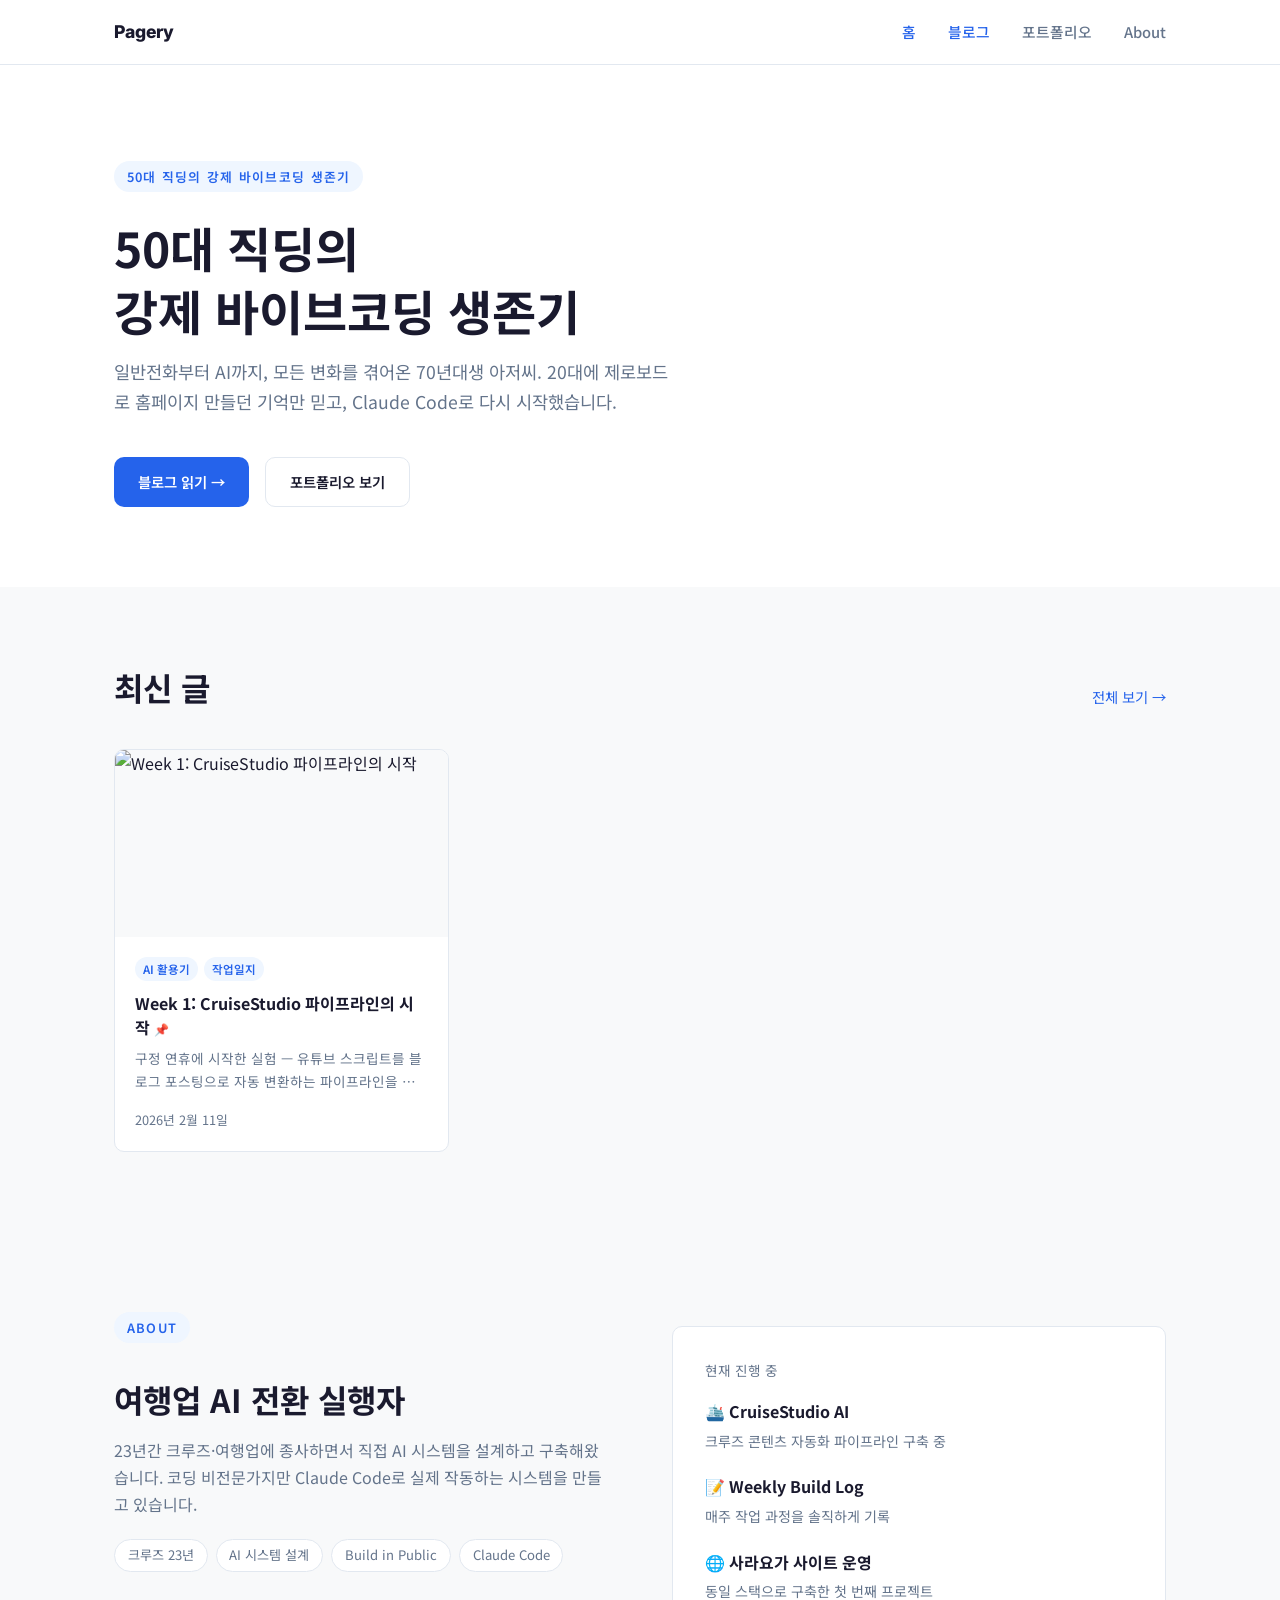
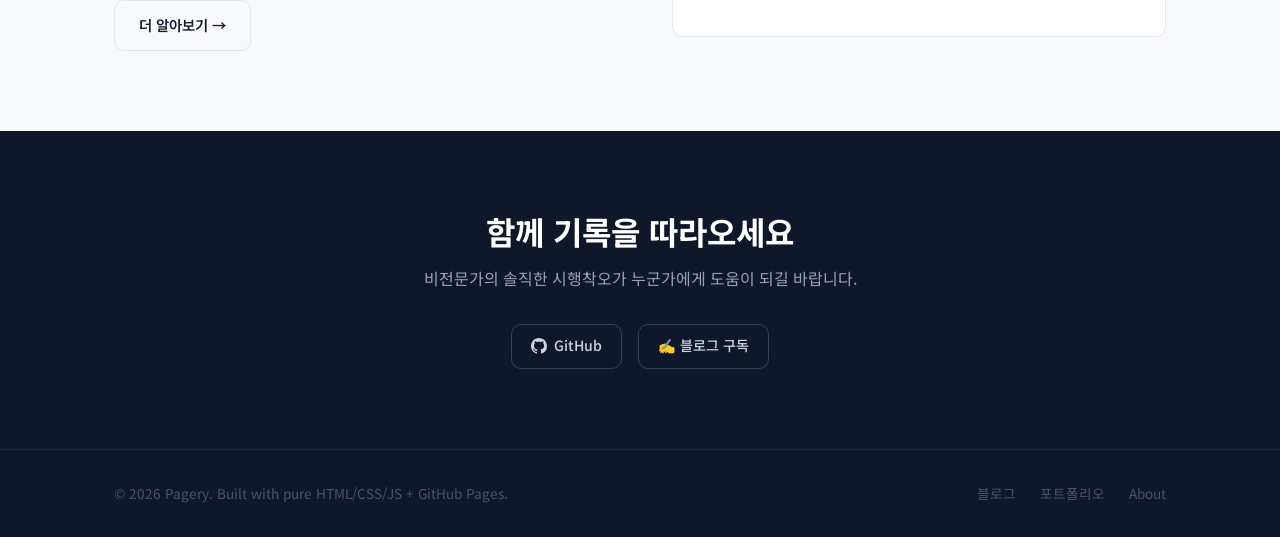
==== index.html @ 5f6d0040 "apply Pagery persona - 50대 강제 바이브코더" ====
<!DOCTYPE html>
<html lang="ko">
<head>
  <meta charset="UTF-8">
  <meta name="viewport" content="width=device-width, initial-scale=1.0">
  <title>Pagery — Building AI Systems for Travel Industry</title>
  <meta name="description" content="여행업 23년 경력의 비전문가가 AI로 사업 시스템을 만들어가는 기록.">
  <meta property="og:title" content="Pagery — Building AI Systems for Travel Industry">
  <meta property="og:description" content="여행업 23년 경력의 비전문가가 AI로 사업 시스템을 만들어가는 기록.">
  <meta property="og:type" content="website">
  <link rel="preconnect" href="https://fonts.googleapis.com">
  <link rel="preconnect" href="https://fonts.gstatic.com" crossorigin>
  <link href="https://fonts.googleapis.com/css2?family=Inter:wght@400;500;600;700;800&family=Noto+Sans+KR:wght@400;500;700;900&display=swap" rel="stylesheet">
  <link rel="stylesheet" href="css/style.css">
  <script type="application/ld+json">
  {
    "@context": "https://schema.org",
    "@type": "Person",
    "name": "Pagery",
    "jobTitle": "Travel Industry AI Strategist",
    "description": "여행업 23년 경력, AI 시스템 직접 설계·구축",
    "url": "https://kangs-blog.com",
    "sameAs": [
      "https://github.com/galincia-hub"
    ]
  }
  </script>
</head>
<body>

<!-- NAV -->
<nav>
  <div class="nav-inner">
    <a href="index.html" class="nav-logo">Pagery</a>
    <ul class="nav-links">
      <li><a href="index.html" class="active">홈</a></li>
      <li><a href="blog/index.html">블로그</a></li>
      <li><a href="portfolio.html">포트폴리오</a></li>
      <li><a href="about.html">About</a></li>
    </ul>
    <button class="nav-toggle" aria-label="메뉴">
      <span></span><span></span><span></span>
    </button>
  </div>
</nav>

<!-- HERO -->
<section class="hero">
  <div class="container">
    <span class="hero-eyebrow">50대 직딩의 강제 바이브코딩 생존기</span>
    <h1>50대 직딩의<br>강제 바이브코딩 생존기</h1>
    <p class="hero-sub">일반전화부터 AI까지, 모든 변화를 겪어온 70년대생 아저씨. 20대에 제로보드로 홈페이지 만들던 기억만 믿고, Claude Code로 다시 시작했습니다.</p>
    <div class="hero-cta">
      <a href="blog/index.html" class="btn btn-primary">블로그 읽기 →</a>
      <a href="portfolio.html" class="btn btn-outline">포트폴리오 보기</a>
    </div>
  </div>
</section>

<!-- LATEST POSTS -->
<section style="background: var(--bg-subtle);">
  <div class="container">
    <div class="section-header">
      <h2>최신 글</h2>
      <a href="blog/index.html">전체 보기 →</a>
    </div>
    <div class="cards-grid" id="home-cards">
      <!-- JS로 로드 -->
    </div>
  </div>
</section>

<!-- ABOUT STRIP -->
<section class="about-strip">
  <div class="container">
    <div class="about-inner">
      <div>
        <span class="hero-eyebrow">About</span>
        <h2 style="margin-top: 0.75rem;">여행업 AI 전환 실행자</h2>
        <p style="margin: 1rem 0;">23년간 크루즈·여행업에 종사하면서 직접 AI 시스템을 설계하고 구축해왔습니다. 코딩 비전문가지만 Claude Code로 실제 작동하는 시스템을 만들고 있습니다.</p>
        <div class="about-tags">
          <span class="about-tag">크루즈 23년</span>
          <span class="about-tag">AI 시스템 설계</span>
          <span class="about-tag">Build in Public</span>
          <span class="about-tag">Claude Code</span>
        </div>
        <a href="about.html" class="btn btn-outline" style="margin-top: 0.5rem;">더 알아보기 →</a>
      </div>
      <div>
        <div style="background: var(--bg); border: 1px solid var(--border); border-radius: var(--radius); padding: 2rem;">
          <p style="font-size: 0.85rem; color: var(--sub); margin-bottom: 1rem;">현재 진행 중</p>
          <div style="margin-bottom: 1.25rem;">
            <div style="font-weight: 700; color: var(--text); margin-bottom: 0.25rem;">🛳️ CruiseStudio AI</div>
            <p style="font-size: 0.88rem;">크루즈 콘텐츠 자동화 파이프라인 구축 중</p>
          </div>
          <div style="margin-bottom: 1.25rem;">
            <div style="font-weight: 700; color: var(--text); margin-bottom: 0.25rem;">📝 Weekly Build Log</div>
            <p style="font-size: 0.88rem;">매주 작업 과정을 솔직하게 기록</p>
          </div>
          <div>
            <div style="font-weight: 700; color: var(--text); margin-bottom: 0.25rem;">🌐 사라요가 사이트 운영</div>
            <p style="font-size: 0.88rem;">동일 스택으로 구축한 첫 번째 프로젝트</p>
          </div>
        </div>
      </div>
    </div>
  </div>
</section>

<!-- CTA -->
<section class="cta-dark">
  <div class="container">
    <h2>함께 기록을 따라오세요</h2>
    <p>비전문가의 솔직한 시행착오가 누군가에게 도움이 되길 바랍니다.</p>
    <div class="social-links">
      <a href="https://github.com/galincia-hub" target="_blank" class="social-link">
        <svg width="16" height="16" fill="currentColor" viewBox="0 0 24 24"><path d="M12 0C5.37 0 0 5.37 0 12c0 5.31 3.435 9.795 8.205 11.385.6.105.825-.255.825-.57 0-.285-.015-1.23-.015-2.235-3.015.555-3.795-.735-4.035-1.41-.135-.345-.72-1.41-1.23-1.695-.42-.225-1.02-.78-.015-.795.945-.015 1.62.87 1.845 1.23 1.08 1.815 2.805 1.305 3.495.99.105-.78.42-1.305.765-1.605-2.67-.3-5.46-1.335-5.46-5.925 0-1.305.465-2.385 1.23-3.225-.12-.3-.54-1.53.12-3.18 0 0 1.005-.315 3.3 1.23.96-.27 1.98-.405 3-.405s2.04.135 3 .405c2.295-1.56 3.3-1.23 3.3-1.23.66 1.65.24 2.88.12 3.18.765.84 1.23 1.905 1.23 3.225 0 4.605-2.805 5.625-5.475 5.925.435.375.81 1.095.81 2.22 0 1.605-.015 2.895-.015 3.3 0 .315.225.69.825.57A12.02 12.02 0 0024 12c0-6.63-5.37-12-12-12z"/></svg>
        GitHub
      </a>
      <a href="blog/index.html" class="social-link">
        ✍️ 블로그 구독
      </a>
    </div>
  </div>
</section>

<!-- FOOTER -->
<footer>
  <div class="footer-inner">
    <p>© 2026 Pagery. Built with pure HTML/CSS/JS + GitHub Pages.</p>
    <div class="footer-links">
      <a href="blog/index.html">블로그</a>
      <a href="portfolio.html">포트폴리오</a>
      <a href="about.html">About</a>
    </div>
  </div>
</footer>

<script src="js/main.js"></script>
<script>
  loadPosts({ container: document.getElementById('home-cards'), limit: 6, postsPath: 'blog/posts.json' });
</script>
</body>
</html>
---- css/style.css ----
/* ===== DESIGN TOKENS ===== */
:root {
  --bg: #FFFFFF;
  --bg-subtle: #F8F9FA;
  --text: #1A1A2E;
  --accent: #2563EB;
  --sub: #64748B;
  --dark: #0F172A;
  --border: #E2E8F0;
  --radius: 10px;
  --shadow: 0 2px 12px rgba(0,0,0,0.08);
  --font-en: 'Inter', sans-serif;
  --font-ko: 'Pretendard', 'Noto Sans KR', sans-serif;
}

/* ===== RESET ===== */
*, *::before, *::after { box-sizing: border-box; margin: 0; padding: 0; }
html { scroll-behavior: smooth; }
body {
  font-family: var(--font-ko);
  color: var(--text);
  background: var(--bg);
  line-height: 1.7;
  -webkit-font-smoothing: antialiased;
}
a { color: inherit; text-decoration: none; }
img { max-width: 100%; display: block; }
ul { list-style: none; }

/* ===== TYPOGRAPHY ===== */
h1, h2, h3, h4 { line-height: 1.3; font-weight: 700; }
h1 { font-size: clamp(2rem, 5vw, 3rem); }
h2 { font-size: clamp(1.5rem, 3vw, 2rem); }
h3 { font-size: 1.2rem; }
p { color: var(--sub); }

/* ===== LAYOUT ===== */
.container {
  max-width: 1100px;
  margin: 0 auto;
  padding: 0 1.5rem;
}
section { padding: 5rem 0; }

/* ===== NAV ===== */
nav {
  position: sticky;
  top: 0;
  background: rgba(255,255,255,0.92);
  backdrop-filter: blur(8px);
  border-bottom: 1px solid var(--border);
  z-index: 100;
}
.nav-inner {
  display: flex;
  align-items: center;
  justify-content: space-between;
  height: 64px;
  max-width: 1100px;
  margin: 0 auto;
  padding: 0 1.5rem;
}
.nav-logo {
  font-weight: 800;
  font-size: 1.1rem;
  color: var(--text);
  font-family: var(--font-en);
}
.nav-logo span { color: var(--accent); }
.nav-links { display: flex; gap: 2rem; }
.nav-links a {
  font-size: 0.92rem;
  font-weight: 500;
  color: var(--sub);
  transition: color 0.2s;
}
.nav-links a:hover, .nav-links a.active { color: var(--accent); }
.nav-toggle { display: none; background: none; border: none; cursor: pointer; padding: 4px; }
.nav-toggle span {
  display: block;
  width: 22px;
  height: 2px;
  background: var(--text);
  margin: 5px 0;
  border-radius: 2px;
  transition: 0.3s;
}

/* ===== HERO ===== */
.hero {
  padding: 6rem 0 5rem;
  background: var(--bg);
}
.hero-eyebrow {
  display: inline-block;
  font-size: 0.8rem;
  font-weight: 600;
  letter-spacing: 0.1em;
  text-transform: uppercase;
  color: var(--accent);
  background: #EFF6FF;
  padding: 0.3rem 0.8rem;
  border-radius: 20px;
  margin-bottom: 1.5rem;
}
.hero h1 { margin-bottom: 1rem; color: var(--text); }
.hero-sub {
  font-size: 1.1rem;
  color: var(--sub);
  max-width: 560px;
  margin-bottom: 2.5rem;
}
.hero-cta { display: flex; gap: 1rem; flex-wrap: wrap; }
.btn {
  display: inline-flex;
  align-items: center;
  gap: 0.4rem;
  padding: 0.75rem 1.5rem;
  border-radius: var(--radius);
  font-size: 0.9rem;
  font-weight: 600;
  transition: all 0.2s;
  cursor: pointer;
  border: none;
}
.btn-primary { background: var(--accent); color: #fff; }
.btn-primary:hover { background: #1D4ED8; transform: translateY(-1px); }
.btn-outline {
  background: transparent;
  color: var(--text);
  border: 1.5px solid var(--border);
}
.btn-outline:hover { border-color: var(--accent); color: var(--accent); }

/* ===== SECTION HEADER ===== */
.section-header {
  display: flex;
  align-items: flex-end;
  justify-content: space-between;
  margin-bottom: 2.5rem;
  gap: 1rem;
}
.section-header h2 { color: var(--text); }
.section-header a { font-size: 0.9rem; color: var(--accent); white-space: nowrap; }

/* ===== BLOG CARDS ===== */
.cards-grid {
  display: grid;
  grid-template-columns: repeat(3, 1fr);
  gap: 1.5rem;
}
.card {
  background: var(--bg);
  border: 1px solid var(--border);
  border-radius: var(--radius);
  overflow: hidden;
  transition: box-shadow 0.2s, transform 0.2s;
}
.card:hover {
  box-shadow: var(--shadow);
  transform: translateY(-3px);
}
.card-thumb {
  aspect-ratio: 16/9;
  background: var(--bg-subtle);
  overflow: hidden;
}
.card-thumb img { width: 100%; height: 100%; object-fit: cover; }
.card-thumb-placeholder {
  width: 100%;
  height: 100%;
  background: linear-gradient(135deg, #EFF6FF 0%, #DBEAFE 100%);
  display: flex;
  align-items: center;
  justify-content: center;
  font-size: 2rem;
}
.card-body { padding: 1.25rem; }
.card-cats {
  display: flex;
  gap: 0.4rem;
  flex-wrap: wrap;
  margin-bottom: 0.6rem;
}
.card-cat {
  font-size: 0.72rem;
  font-weight: 600;
  color: var(--accent);
  background: #EFF6FF;
  padding: 0.15rem 0.5rem;
  border-radius: 20px;
}
.card-title {
  font-size: 1rem;
  font-weight: 700;
  color: var(--text);
  margin-bottom: 0.5rem;
  line-height: 1.5;
  display: -webkit-box;
  -webkit-line-clamp: 2;
  -webkit-box-orient: vertical;
  overflow: hidden;
}
.card-excerpt {
  font-size: 0.85rem;
  color: var(--sub);
  display: -webkit-box;
  -webkit-line-clamp: 2;
  -webkit-box-orient: vertical;
  overflow: hidden;
  margin-bottom: 1rem;
}
.card-meta {
  display: flex;
  justify-content: space-between;
  align-items: center;
  font-size: 0.8rem;
  color: var(--sub);
}
.card-pinned {
  font-size: 0.75rem;
  color: #F59E0B;
  font-weight: 600;
}

/* ===== BLOG LIST ===== */
.post-list { border-top: 1px solid var(--border); }
.post-item {
  display: grid;
  grid-template-columns: 1fr auto;
  gap: 1rem;
  padding: 1.25rem 0;
  border-bottom: 1px solid var(--border);
  transition: background 0.15s;
}
.post-item:hover .post-item-title { color: var(--accent); }
.post-item-cats { display: flex; gap: 0.4rem; margin-bottom: 0.3rem; }
.post-item-title {
  font-size: 1rem;
  font-weight: 600;
  color: var(--text);
  margin-bottom: 0.25rem;
  transition: color 0.2s;
}
.post-item-excerpt {
  font-size: 0.85rem;
  color: var(--sub);
  white-space: nowrap;
  overflow: hidden;
  text-overflow: ellipsis;
  max-width: 600px;
}
.post-item-date {
  font-size: 0.82rem;
  color: var(--sub);
  white-space: nowrap;
  padding-top: 0.2rem;
}

/* ===== CATEGORY FILTER ===== */
.cat-filter {
  display: flex;
  gap: 0.5rem;
  flex-wrap: wrap;
  margin-bottom: 2.5rem;
}
.cat-btn {
  padding: 0.45rem 1rem;
  border-radius: 20px;
  font-size: 0.85rem;
  font-weight: 500;
  border: 1.5px solid var(--border);
  background: var(--bg);
  color: var(--sub);
  cursor: pointer;
  transition: all 0.2s;
}
.cat-btn:hover, .cat-btn.active {
  background: var(--accent);
  color: #fff;
  border-color: var(--accent);
}

/* ===== ABOUT STRIP ===== */
.about-strip { background: var(--bg-subtle); }
.about-inner {
  display: grid;
  grid-template-columns: 1fr 1fr;
  gap: 4rem;
  align-items: center;
}
.about-tags { display: flex; gap: 0.5rem; flex-wrap: wrap; margin: 1.25rem 0; }
.about-tag {
  font-size: 0.82rem;
  color: var(--sub);
  background: var(--bg);
  border: 1px solid var(--border);
  padding: 0.3rem 0.8rem;
  border-radius: 20px;
}
.about-links { display: flex; gap: 1rem; }
.about-link {
  display: flex;
  align-items: center;
  gap: 0.35rem;
  font-size: 0.9rem;
  font-weight: 500;
  color: var(--sub);
  transition: color 0.2s;
}
.about-link:hover { color: var(--accent); }

/* ===== PORTFOLIO ===== */
.portfolio-grid {
  display: grid;
  grid-template-columns: repeat(2, 1fr);
  gap: 1.5rem;
}
.project-card {
  border: 1px solid var(--border);
  border-radius: var(--radius);
  padding: 2rem;
  transition: box-shadow 0.2s, transform 0.2s;
}
.project-card:hover {
  box-shadow: var(--shadow);
  transform: translateY(-3px);
}
.project-icon {
  font-size: 2rem;
  margin-bottom: 1rem;
}
.project-title {
  font-size: 1.1rem;
  font-weight: 700;
  color: var(--text);
  margin-bottom: 0.5rem;
}
.project-desc {
  font-size: 0.9rem;
  color: var(--sub);
  margin-bottom: 1.25rem;
}
.project-tags { display: flex; gap: 0.4rem; flex-wrap: wrap; }
.project-tag {
  font-size: 0.75rem;
  color: var(--accent);
  background: #EFF6FF;
  padding: 0.2rem 0.6rem;
  border-radius: 20px;
}
.project-link {
  display: inline-flex;
  align-items: center;
  gap: 0.3rem;
  font-size: 0.85rem;
  color: var(--accent);
  margin-top: 1rem;
  font-weight: 500;
}
.project-link:hover { text-decoration: underline; }

/* ===== ABOUT PAGE ===== */
.about-hero { padding: 5rem 0 3rem; }
.career-timeline { border-left: 2px solid var(--border); padding-left: 2rem; }
.career-item { position: relative; margin-bottom: 2rem; }
.career-item::before {
  content: '';
  position: absolute;
  left: -2.4rem;
  top: 0.35rem;
  width: 10px;
  height: 10px;
  border-radius: 50%;
  background: var(--accent);
  border: 2px solid var(--bg);
  box-shadow: 0 0 0 2px var(--accent);
}
.career-period {
  font-size: 0.82rem;
  color: var(--accent);
  font-weight: 600;
  margin-bottom: 0.25rem;
}
.career-role {
  font-size: 1rem;
  font-weight: 700;
  color: var(--text);
  margin-bottom: 0.2rem;
}
.career-desc { font-size: 0.9rem; }

/* ===== BLOG POST PAGE ===== */
.post-hero {
  padding: 4rem 0 2rem;
  background: var(--bg-subtle);
  border-bottom: 1px solid var(--border);
}
.post-breadcrumb {
  font-size: 0.82rem;
  color: var(--sub);
  margin-bottom: 1.5rem;
}
.post-breadcrumb a { color: var(--accent); }
.post-breadcrumb span { margin: 0 0.4rem; }
.post-title { margin-bottom: 1rem; }
.post-meta-row {
  display: flex;
  gap: 1.5rem;
  align-items: center;
  flex-wrap: wrap;
}
.post-tags { display: flex; gap: 0.4rem; flex-wrap: wrap; }
.post-tag {
  font-size: 0.78rem;
  color: var(--sub);
  background: var(--bg);
  border: 1px solid var(--border);
  padding: 0.15rem 0.55rem;
  border-radius: 20px;
}
.post-content {
  max-width: 740px;
  margin: 3rem auto;
  padding: 0 1.5rem;
}
.post-content h2 {
  font-size: 1.3rem;
  color: var(--text);
  margin: 2.5rem 0 1rem;
  padding-top: 0.5rem;
  border-top: 2px solid var(--accent);
  display: inline-block;
}
.post-content p { margin-bottom: 1rem; color: var(--text); line-height: 1.85; }
.post-content ul, .post-content ol {
  margin: 1rem 0 1rem 1.5rem;
  color: var(--text);
}
.post-content li { margin-bottom: 0.4rem; line-height: 1.7; }
.post-content blockquote {
  border-left: 3px solid var(--accent);
  padding: 0.75rem 1.25rem;
  background: #EFF6FF;
  border-radius: 0 var(--radius) var(--radius) 0;
  margin: 1.5rem 0;
  color: var(--text);
}
.post-content pre {
  background: var(--dark);
  color: #E2E8F0;
  padding: 1.25rem;
  border-radius: var(--radius);
  overflow-x: auto;
  margin: 1.5rem 0;
  font-size: 0.88rem;
  line-height: 1.6;
}
.post-content code {
  font-family: 'Consolas', 'Monaco', monospace;
}
.post-content p code, .post-content li code {
  background: var(--bg-subtle);
  padding: 0.15rem 0.4rem;
  border-radius: 4px;
  font-size: 0.88em;
  color: var(--accent);
}
.post-related { background: var(--bg-subtle); padding: 3rem 0; }
.related-grid {
  display: grid;
  grid-template-columns: repeat(2, 1fr);
  gap: 1rem;
}

/* ===== CTA DARK ===== */
.cta-dark {
  background: var(--dark);
  color: #fff;
  padding: 5rem 0;
  text-align: center;
}
.cta-dark h2 { color: #fff; margin-bottom: 0.75rem; }
.cta-dark p { color: #94A3B8; margin-bottom: 2rem; }
.social-links { display: flex; justify-content: center; gap: 1rem; flex-wrap: wrap; }
.social-link {
  display: flex;
  align-items: center;
  gap: 0.4rem;
  padding: 0.6rem 1.2rem;
  border: 1px solid #334155;
  border-radius: var(--radius);
  color: #CBD5E1;
  font-size: 0.88rem;
  font-weight: 500;
  transition: all 0.2s;
}
.social-link:hover { border-color: var(--accent); color: #fff; background: rgba(37,99,235,0.1); }

/* ===== FOOTER ===== */
footer {
  background: var(--dark);
  color: #64748B;
  padding: 2rem 0;
  border-top: 1px solid #1E293B;
}
.footer-inner {
  max-width: 1100px;
  margin: 0 auto;
  padding: 0 1.5rem;
  display: flex;
  justify-content: space-between;
  align-items: center;
  flex-wrap: wrap;
  gap: 1rem;
}
.footer-inner p { font-size: 0.85rem; color: #475569; }
.footer-links { display: flex; gap: 1.5rem; }
.footer-links a { font-size: 0.85rem; color: #475569; transition: color 0.2s; }
.footer-links a:hover { color: var(--accent); }

/* ===== ADMIN ===== */
.admin-login {
  min-height: 80vh;
  display: flex;
  align-items: center;
  justify-content: center;
}
.admin-login-box {
  width: 100%;
  max-width: 380px;
  padding: 2.5rem;
  border: 1px solid var(--border);
  border-radius: var(--radius);
}
.admin-login-box h2 { margin-bottom: 1.5rem; }
.form-group { margin-bottom: 1rem; }
.form-group label { display: block; font-size: 0.85rem; font-weight: 600; margin-bottom: 0.4rem; }
.form-group input {
  width: 100%;
  padding: 0.65rem 0.9rem;
  border: 1.5px solid var(--border);
  border-radius: var(--radius);
  font-size: 0.9rem;
  transition: border-color 0.2s;
  font-family: inherit;
}
.form-group input:focus { outline: none; border-color: var(--accent); }
.admin-error { color: #EF4444; font-size: 0.85rem; margin-top: 0.5rem; display: none; }
.admin-panel { display: none; }
.stats-grid {
  display: grid;
  grid-template-columns: repeat(3, 1fr);
  gap: 1rem;
  margin-bottom: 2rem;
}
.stat-card {
  background: var(--bg-subtle);
  border-radius: var(--radius);
  padding: 1.25rem;
  text-align: center;
}
.stat-num { font-size: 2rem; font-weight: 800; color: var(--accent); }
.stat-label { font-size: 0.82rem; color: var(--sub); }
.admin-table { width: 100%; border-collapse: collapse; font-size: 0.88rem; }
.admin-table th {
  text-align: left;
  padding: 0.6rem 1rem;
  background: var(--bg-subtle);
  color: var(--sub);
  font-weight: 600;
  font-size: 0.8rem;
  text-transform: uppercase;
  letter-spacing: 0.05em;
}
.admin-table td {
  padding: 0.75rem 1rem;
  border-bottom: 1px solid var(--border);
  color: var(--text);
}

/* ===== LOAD MORE ===== */
.load-more-wrap { text-align: center; margin-top: 2rem; }

/* ===== RESPONSIVE ===== */
@media (max-width: 900px) {
  .cards-grid { grid-template-columns: repeat(2, 1fr); }
  .portfolio-grid { grid-template-columns: 1fr; }
  .about-inner { grid-template-columns: 1fr; gap: 2rem; }
  .related-grid { grid-template-columns: 1fr; }
}
@media (max-width: 640px) {
  section { padding: 3.5rem 0; }
  .hero { padding: 4rem 0 3rem; }
  .cards-grid { grid-template-columns: 1fr; }
  .nav-links { display: none; flex-direction: column; position: absolute; top: 64px; left: 0; right: 0; background: var(--bg); border-bottom: 1px solid var(--border); padding: 1rem 1.5rem; gap: 1rem; }
  .nav-links.open { display: flex; }
  .nav-toggle { display: block; }
  .section-header { flex-direction: column; align-items: flex-start; }
  .stats-grid { grid-template-columns: 1fr; }
  .post-item { grid-template-columns: 1fr; }
  .post-item-date { display: none; }
}
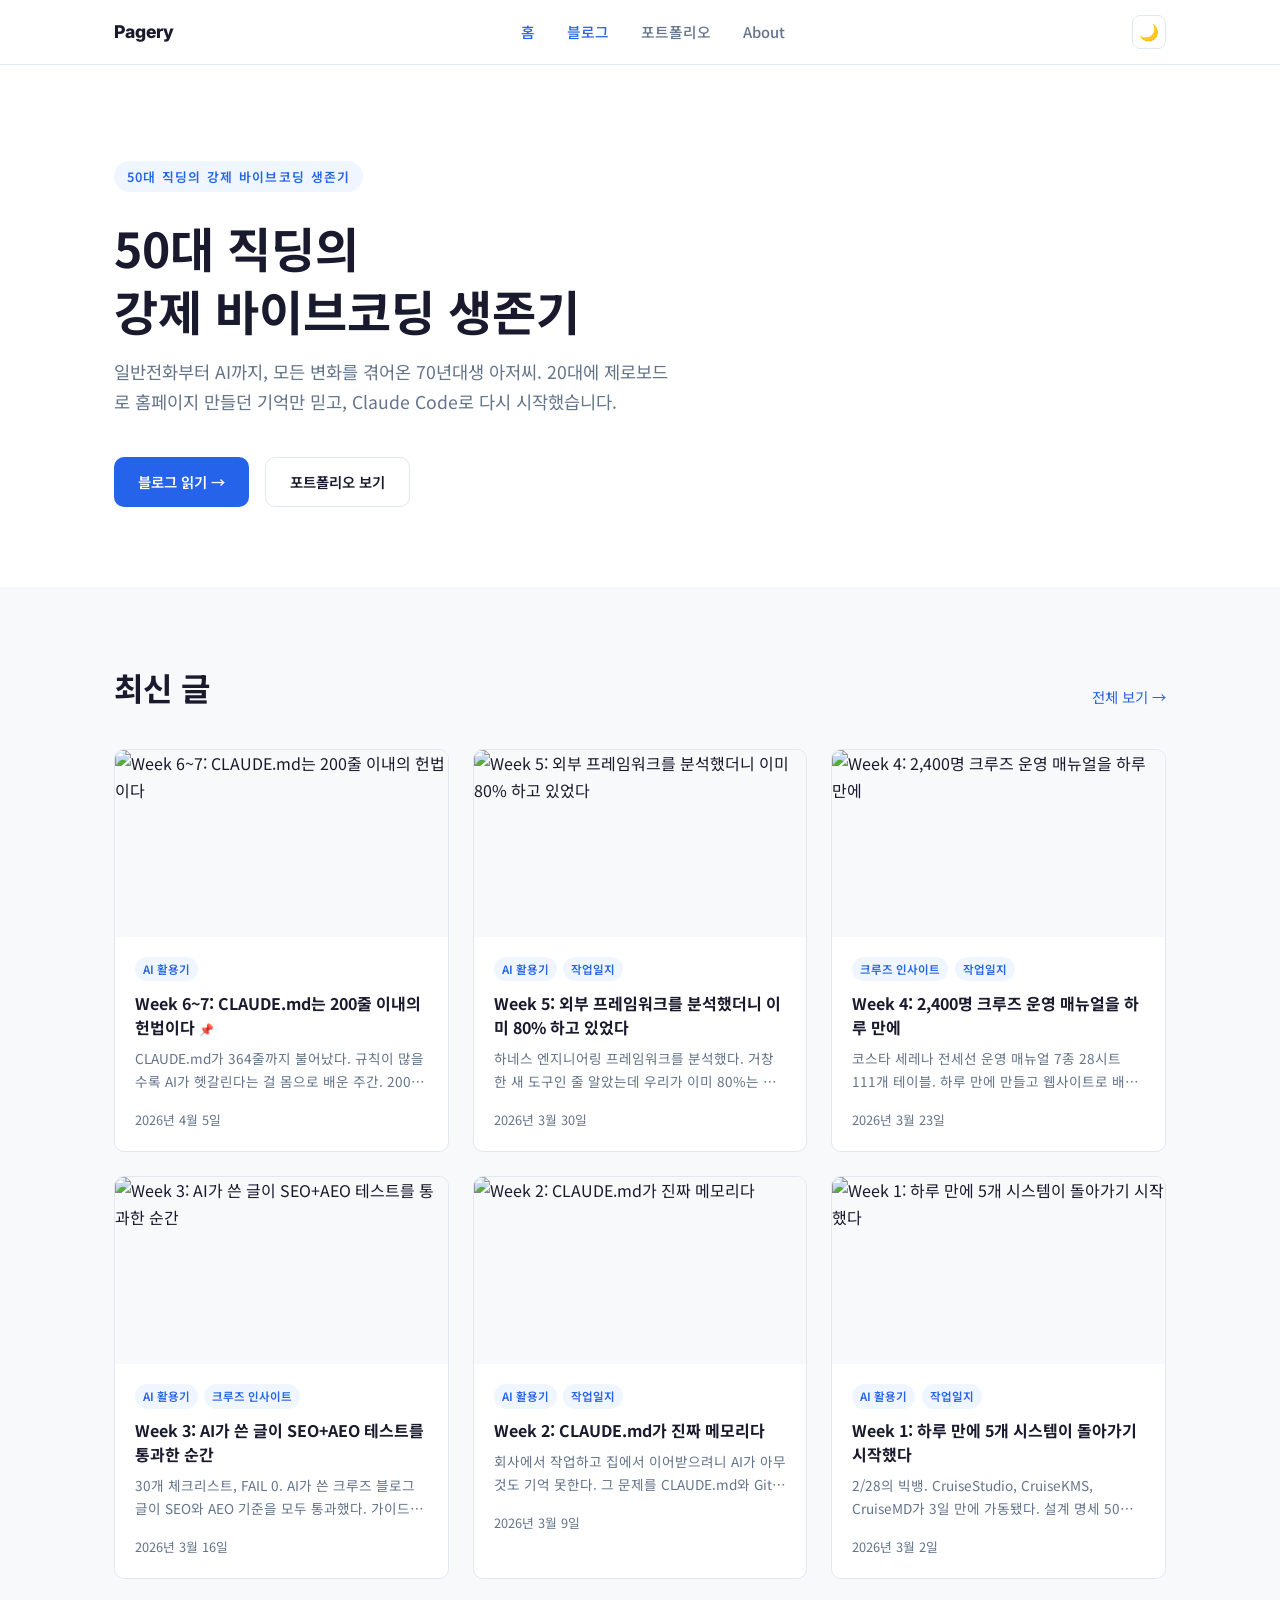
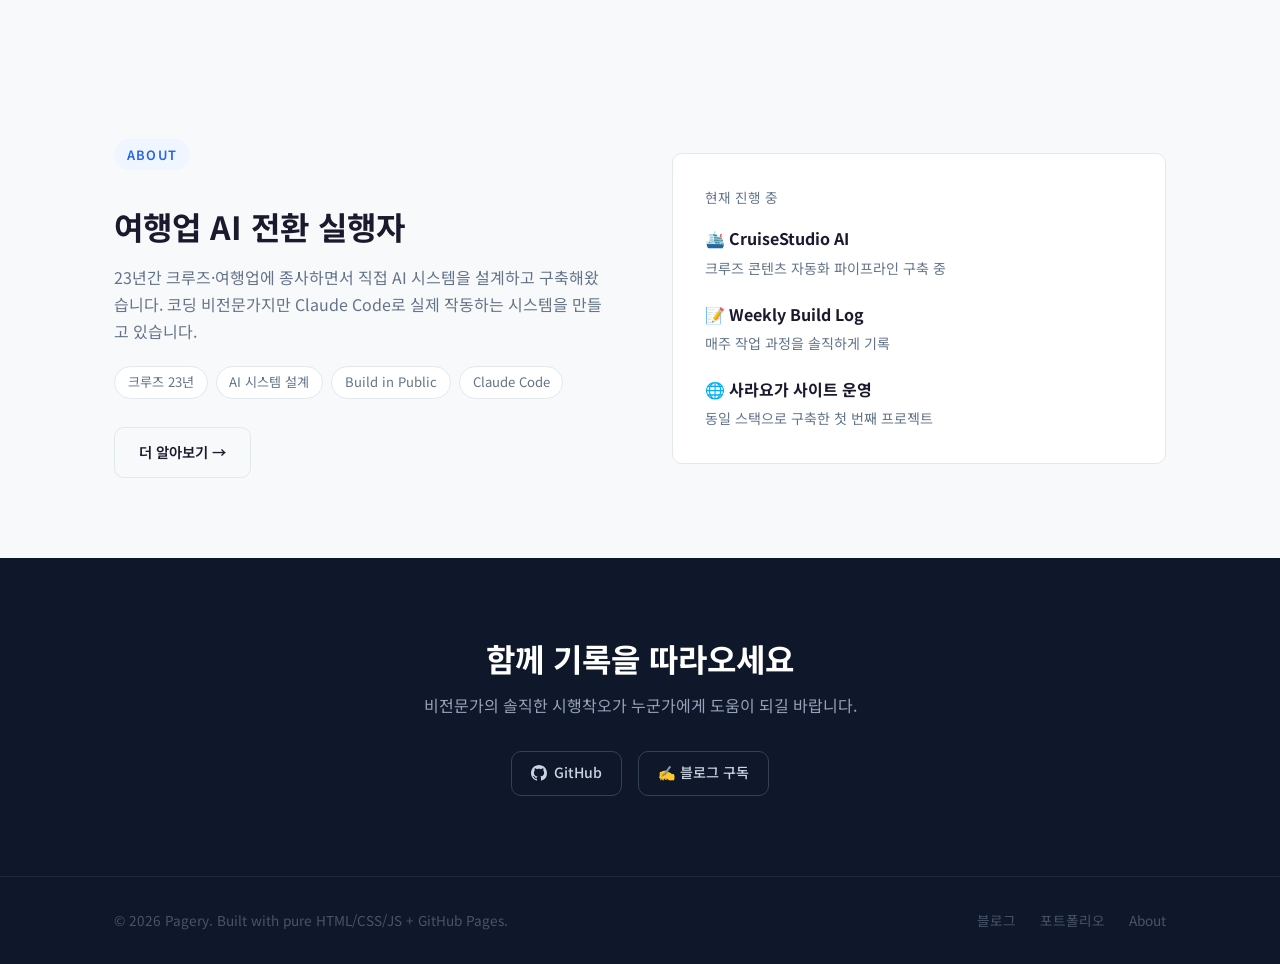
==== commit bc263933: "add TOC + dark mode" ====
--- a/index.html
+++ b/index.html
@@ -38,7 +38,8 @@
       <li><a href="portfolio.html">포트폴리오</a></li>
       <li><a href="about.html">About</a></li>
     </ul>
-    <button class="nav-toggle" aria-label="메뉴">
+    <button class="theme-toggle" id="theme-toggle" aria-label="다크모드 전환" onclick="toggleTheme()">🌙</button>
+      <button class="nav-toggle" aria-label="메뉴">
       <span></span><span></span><span></span>
     </button>
   </div>
--- a/css/style.css
+++ b/css/style.css
@@ -582,6 +582,114 @@
 /* ===== LOAD MORE ===== */
 .load-more-wrap { text-align: center; margin-top: 2rem; }
 
+/* ===== THEME TOGGLE BUTTON ===== */
+.theme-toggle {
+  background: none;
+  border: 1.5px solid var(--border);
+  border-radius: 8px;
+  width: 34px;
+  height: 34px;
+  display: flex;
+  align-items: center;
+  justify-content: center;
+  cursor: pointer;
+  font-size: 1rem;
+  transition: border-color 0.2s, background 0.2s;
+  flex-shrink: 0;
+}
+.theme-toggle:hover { border-color: var(--accent); background: var(--bg-subtle); }
+
+/* ===== TOC ===== */
+.toc-sidebar {
+  display: none;
+}
+@media (min-width: 1240px) {
+  .toc-sidebar {
+    display: block;
+    position: fixed;
+    top: 80px;
+    left: calc(50% + 400px);
+    width: 190px;
+    max-height: calc(100vh - 100px);
+    overflow-y: auto;
+    padding-right: 0.5rem;
+  }
+}
+.toc-inner { padding: 0; }
+.toc-title {
+  font-size: 0.72rem;
+  font-weight: 700;
+  letter-spacing: 0.1em;
+  text-transform: uppercase;
+  color: var(--sub);
+  margin-bottom: 0.75rem;
+}
+.toc-link {
+  display: block;
+  font-size: 0.82rem;
+  color: var(--sub);
+  padding: 0.3rem 0 0.3rem 0.75rem;
+  border-left: 2px solid var(--border);
+  line-height: 1.4;
+  transition: color 0.2s, border-color 0.2s;
+  white-space: nowrap;
+  overflow: hidden;
+  text-overflow: ellipsis;
+}
+.toc-link:hover { color: var(--accent); }
+.toc-link.active { color: var(--accent); border-left-color: var(--accent); font-weight: 600; }
+.toc-link.toc-h3 { padding-left: 1.5rem; font-size: 0.78rem; }
+
+/* ===== DARK MODE — system default ===== */
+@media (prefers-color-scheme: dark) {
+  :root:not([data-theme="light"]) {
+    --bg: #1A1A2E;
+    --bg-subtle: #16213E;
+    --text: #E2E8F0;
+    --accent: #60A5FA;
+    --sub: #94A3B8;
+    --border: #334155;
+  }
+}
+
+/* ===== DARK MODE — explicit ===== */
+[data-theme="dark"] {
+  --bg: #1A1A2E;
+  --bg-subtle: #16213E;
+  --text: #E2E8F0;
+  --accent: #60A5FA;
+  --sub: #94A3B8;
+  --border: #334155;
+}
+[data-theme="dark"] nav {
+  background: rgba(26, 26, 46, 0.92);
+}
+[data-theme="dark"] .hero-eyebrow {
+  background: rgba(96, 165, 250, 0.15);
+  color: var(--accent);
+}
+[data-theme="dark"] .card-cat,
+[data-theme="dark"] .project-tag {
+  background: rgba(96, 165, 250, 0.12);
+  color: var(--accent);
+}
+[data-theme="dark"] .post-content blockquote {
+  background: rgba(96, 165, 250, 0.08);
+}
+[data-theme="dark"] .card,
+[data-theme="dark"] .project-card,
+[data-theme="dark"] .admin-login-box {
+  background: #16213E;
+}
+[data-theme="dark"] .form-group input {
+  background: var(--bg);
+  color: var(--text);
+}
+[data-theme="dark"] footer {
+  border-top-color: #1E293B;
+}
+[data-theme="dark"] .about-strip { background: var(--bg-subtle); }
+
 /* ===== RESPONSIVE ===== */
 @media (max-width: 900px) {
   .cards-grid { grid-template-columns: repeat(2, 1fr); }
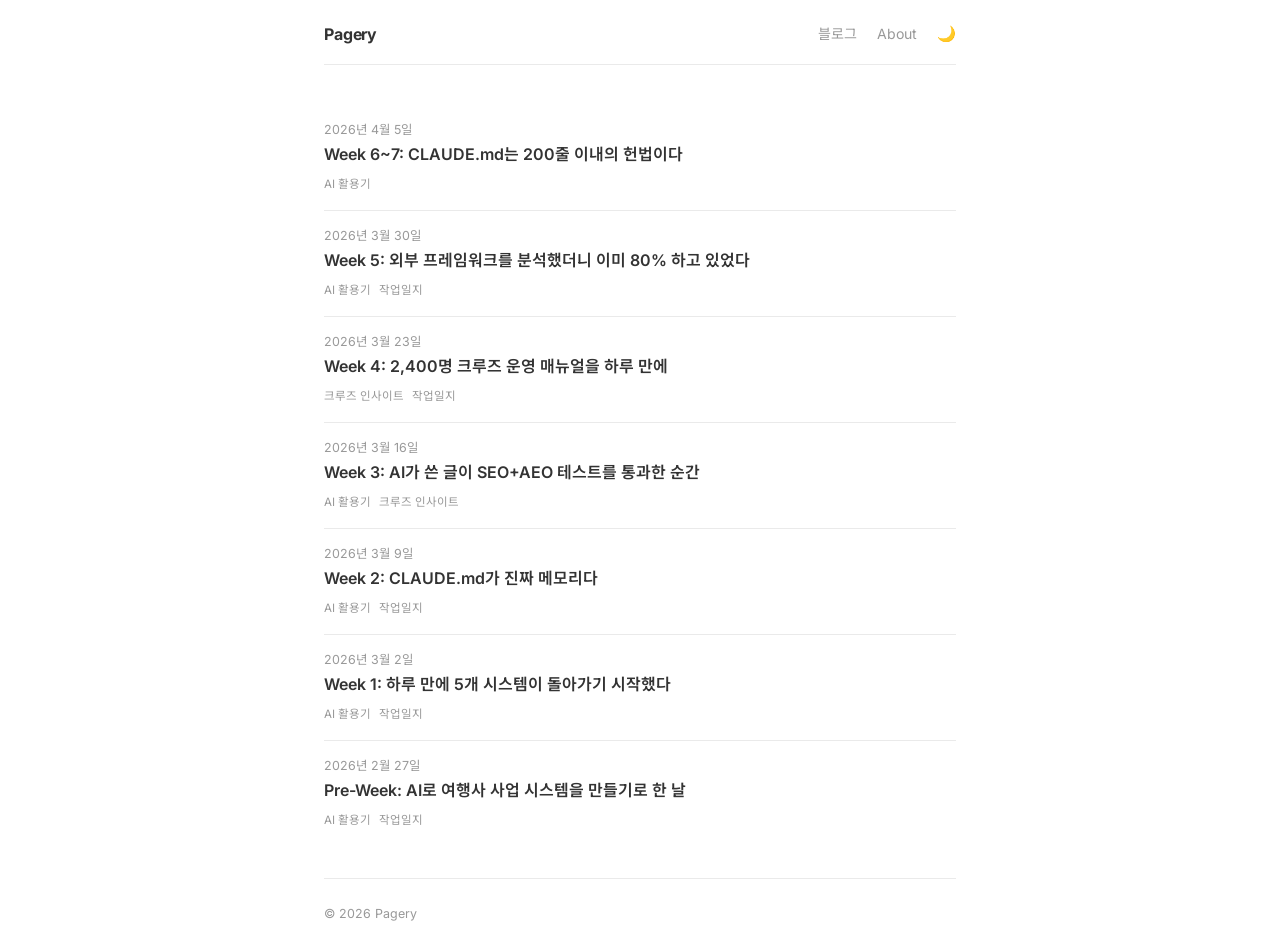
==== commit 2590ef52: "radical minimalist redesign" ====
--- a/index.html
+++ b/index.html
@@ -3,14 +3,14 @@
 <head>
   <meta charset="UTF-8">
   <meta name="viewport" content="width=device-width, initial-scale=1.0">
-  <title>Pagery — Building AI Systems for Travel Industry</title>
+  <title>Pagery — 여행업 AI 전환 기록</title>
   <meta name="description" content="여행업 23년 경력의 비전문가가 AI로 사업 시스템을 만들어가는 기록.">
-  <meta property="og:title" content="Pagery — Building AI Systems for Travel Industry">
+  <meta property="og:title" content="Pagery">
   <meta property="og:description" content="여행업 23년 경력의 비전문가가 AI로 사업 시스템을 만들어가는 기록.">
   <meta property="og:type" content="website">
   <link rel="preconnect" href="https://fonts.googleapis.com">
   <link rel="preconnect" href="https://fonts.gstatic.com" crossorigin>
-  <link href="https://fonts.googleapis.com/css2?family=Inter:wght@400;500;600;700;800&family=Noto+Sans+KR:wght@400;500;700;900&display=swap" rel="stylesheet">
+  <link href="https://fonts.googleapis.com/css2?family=Inter:wght@400;600;700&family=Noto+Sans+KR:wght@400;700&display=swap" rel="stylesheet">
   <link rel="stylesheet" href="css/style.css">
   <script type="application/ld+json">
   {
@@ -19,127 +19,36 @@
     "name": "Pagery",
     "jobTitle": "Travel Industry AI Strategist",
     "description": "여행업 23년 경력, AI 시스템 직접 설계·구축",
-    "url": "https://kangs-blog.com",
-    "sameAs": [
-      "https://github.com/galincia-hub"
-    ]
+    "url": "https://kangs-blog.com"
   }
   </script>
 </head>
 <body>
 
-<!-- NAV -->
-<nav>
-  <div class="nav-inner">
+<div class="page">
+  <nav class="site-nav">
     <a href="index.html" class="nav-logo">Pagery</a>
-    <ul class="nav-links">
-      <li><a href="index.html" class="active">홈</a></li>
-      <li><a href="blog/index.html">블로그</a></li>
-      <li><a href="portfolio.html">포트폴리오</a></li>
-      <li><a href="about.html">About</a></li>
-    </ul>
-    <button class="theme-toggle" id="theme-toggle" aria-label="다크모드 전환" onclick="toggleTheme()">🌙</button>
-      <button class="nav-toggle" aria-label="메뉴">
-      <span></span><span></span><span></span>
-    </button>
-  </div>
-</nav>
+    <div class="nav-right">
+      <a href="blog/index.html">블로그</a>
+      <a href="about.html">About</a>
+      <button class="theme-toggle" id="theme-toggle" aria-label="다크모드 전환" onclick="toggleTheme()">🌙</button>
+    </div>
+  </nav>
 
-<!-- HERO -->
-<section class="hero">
-  <div class="container">
-    <span class="hero-eyebrow">50대 직딩의 강제 바이브코딩 생존기</span>
-    <h1>50대 직딩의<br>강제 바이브코딩 생존기</h1>
-    <p class="hero-sub">일반전화부터 AI까지, 모든 변화를 겪어온 70년대생 아저씨. 20대에 제로보드로 홈페이지 만들던 기억만 믿고, Claude Code로 다시 시작했습니다.</p>
-    <div class="hero-cta">
-      <a href="blog/index.html" class="btn btn-primary">블로그 읽기 →</a>
-      <a href="portfolio.html" class="btn btn-outline">포트폴리오 보기</a>
-    </div>
-  </div>
-</section>
+  <ul class="post-list" id="post-list">
+    <li class="post-list-item" style="color: var(--sub); font-size: 0.9rem;">불러오는 중...</li>
+  </ul>
 
-<!-- LATEST POSTS -->
-<section style="background: var(--bg-subtle);">
-  <div class="container">
-    <div class="section-header">
-      <h2>최신 글</h2>
-      <a href="blog/index.html">전체 보기 →</a>
-    </div>
-    <div class="cards-grid" id="home-cards">
-      <!-- JS로 로드 -->
-    </div>
-  </div>
-</section>
-
-<!-- ABOUT STRIP -->
-<section class="about-strip">
-  <div class="container">
-    <div class="about-inner">
-      <div>
-        <span class="hero-eyebrow">About</span>
-        <h2 style="margin-top: 0.75rem;">여행업 AI 전환 실행자</h2>
-        <p style="margin: 1rem 0;">23년간 크루즈·여행업에 종사하면서 직접 AI 시스템을 설계하고 구축해왔습니다. 코딩 비전문가지만 Claude Code로 실제 작동하는 시스템을 만들고 있습니다.</p>
-        <div class="about-tags">
-          <span class="about-tag">크루즈 23년</span>
-          <span class="about-tag">AI 시스템 설계</span>
-          <span class="about-tag">Build in Public</span>
-          <span class="about-tag">Claude Code</span>
-        </div>
-        <a href="about.html" class="btn btn-outline" style="margin-top: 0.5rem;">더 알아보기 →</a>
-      </div>
-      <div>
-        <div style="background: var(--bg); border: 1px solid var(--border); border-radius: var(--radius); padding: 2rem;">
-          <p style="font-size: 0.85rem; color: var(--sub); margin-bottom: 1rem;">현재 진행 중</p>
-          <div style="margin-bottom: 1.25rem;">
-            <div style="font-weight: 700; color: var(--text); margin-bottom: 0.25rem;">🛳️ CruiseStudio AI</div>
-            <p style="font-size: 0.88rem;">크루즈 콘텐츠 자동화 파이프라인 구축 중</p>
-          </div>
-          <div style="margin-bottom: 1.25rem;">
-            <div style="font-weight: 700; color: var(--text); margin-bottom: 0.25rem;">📝 Weekly Build Log</div>
-            <p style="font-size: 0.88rem;">매주 작업 과정을 솔직하게 기록</p>
-          </div>
-          <div>
-            <div style="font-weight: 700; color: var(--text); margin-bottom: 0.25rem;">🌐 사라요가 사이트 운영</div>
-            <p style="font-size: 0.88rem;">동일 스택으로 구축한 첫 번째 프로젝트</p>
-          </div>
-        </div>
-      </div>
-    </div>
-  </div>
-</section>
-
-<!-- CTA -->
-<section class="cta-dark">
-  <div class="container">
-    <h2>함께 기록을 따라오세요</h2>
-    <p>비전문가의 솔직한 시행착오가 누군가에게 도움이 되길 바랍니다.</p>
-    <div class="social-links">
-      <a href="https://github.com/galincia-hub" target="_blank" class="social-link">
-        <svg width="16" height="16" fill="currentColor" viewBox="0 0 24 24"><path d="M12 0C5.37 0 0 5.37 0 12c0 5.31 3.435 9.795 8.205 11.385.6.105.825-.255.825-.57 0-.285-.015-1.23-.015-2.235-3.015.555-3.795-.735-4.035-1.41-.135-.345-.72-1.41-1.23-1.695-.42-.225-1.02-.78-.015-.795.945-.015 1.62.87 1.845 1.23 1.08 1.815 2.805 1.305 3.495.99.105-.78.42-1.305.765-1.605-2.67-.3-5.46-1.335-5.46-5.925 0-1.305.465-2.385 1.23-3.225-.12-.3-.54-1.53.12-3.18 0 0 1.005-.315 3.3 1.23.96-.27 1.98-.405 3-.405s2.04.135 3 .405c2.295-1.56 3.3-1.23 3.3-1.23.66 1.65.24 2.88.12 3.18.765.84 1.23 1.905 1.23 3.225 0 4.605-2.805 5.625-5.475 5.925.435.375.81 1.095.81 2.22 0 1.605-.015 2.895-.015 3.3 0 .315.225.69.825.57A12.02 12.02 0 0024 12c0-6.63-5.37-12-12-12z"/></svg>
-        GitHub
-      </a>
-      <a href="blog/index.html" class="social-link">
-        ✍️ 블로그 구독
-      </a>
-    </div>
-  </div>
-</section>
-
-<!-- FOOTER -->
-<footer>
-  <div class="footer-inner">
-    <p>© 2026 Pagery. Built with pure HTML/CSS/JS + GitHub Pages.</p>
-    <div class="footer-links">
-      <a href="blog/index.html">블로그</a>
-      <a href="portfolio.html">포트폴리오</a>
-      <a href="about.html">About</a>
-    </div>
-  </div>
-</footer>
+  <footer>
+    <p>© 2026 Pagery</p>
+  </footer>
+</div>
 
 <script src="js/main.js"></script>
 <script>
-  loadPosts({ container: document.getElementById('home-cards'), limit: 6, postsPath: 'blog/posts.json' });
+  loadPosts({ postsPath: 'blog/posts.json' }).then(posts => {
+    renderMinimalList(document.getElementById('post-list'), posts, 'blog/');
+  });
 </script>
 </body>
 </html>
--- a/css/style.css
+++ b/css/style.css
@@ -1,711 +1,375 @@
-/* ===== DESIGN TOKENS ===== */
-:root {
-  --bg: #FFFFFF;
-  --bg-subtle: #F8F9FA;
-  --text: #1A1A2E;
-  --accent: #2563EB;
-  --sub: #64748B;
-  --dark: #0F172A;
-  --border: #E2E8F0;
-  --radius: 10px;
-  --shadow: 0 2px 12px rgba(0,0,0,0.08);
-  --font-en: 'Inter', sans-serif;
-  --font-ko: 'Pretendard', 'Noto Sans KR', sans-serif;
-}
-
 /* ===== RESET ===== */
 *, *::before, *::after { box-sizing: border-box; margin: 0; padding: 0; }
 html { scroll-behavior: smooth; }
+img { max-width: 100%; display: block; }
+
+/* ===== TOKENS ===== */
+:root {
+  --bg: #fff;
+  --text: #333;
+  --sub: #999;
+  --border: #eaeaea;
+  --font: 'Inter', 'Noto Sans KR', 'Noto Sans', sans-serif;
+}
+
+/* ===== BASE ===== */
 body {
-  font-family: var(--font-ko);
-  color: var(--text);
+  font-family: var(--font);
   background: var(--bg);
-  line-height: 1.7;
+  color: var(--text);
+  font-size: 1rem;
+  line-height: 1.75;
   -webkit-font-smoothing: antialiased;
-}
-a { color: inherit; text-decoration: none; }
-img { max-width: 100%; display: block; }
-ul { list-style: none; }
-
-/* ===== TYPOGRAPHY ===== */
-h1, h2, h3, h4 { line-height: 1.3; font-weight: 700; }
-h1 { font-size: clamp(2rem, 5vw, 3rem); }
-h2 { font-size: clamp(1.5rem, 3vw, 2rem); }
-h3 { font-size: 1.2rem; }
-p { color: var(--sub); }
-
-/* ===== LAYOUT ===== */
-.container {
-  max-width: 1100px;
+  transition: background-color 0.2s, color 0.2s;
+}
+a { color: var(--text); text-decoration: none; }
+a:hover { color: #000; }
+
+/* ===== PAGE WRAPPER ===== */
+.page {
+  max-width: 680px;
   margin: 0 auto;
   padding: 0 1.5rem;
 }
-section { padding: 5rem 0; }
 
 /* ===== NAV ===== */
-nav {
-  position: sticky;
-  top: 0;
-  background: rgba(255,255,255,0.92);
-  backdrop-filter: blur(8px);
-  border-bottom: 1px solid var(--border);
-  z-index: 100;
-}
-.nav-inner {
-  display: flex;
-  align-items: center;
-  justify-content: space-between;
-  height: 64px;
-  max-width: 1100px;
-  margin: 0 auto;
-  padding: 0 1.5rem;
-}
-.nav-logo {
-  font-weight: 800;
-  font-size: 1.1rem;
-  color: var(--text);
-  font-family: var(--font-en);
-}
-.nav-logo span { color: var(--accent); }
-.nav-links { display: flex; gap: 2rem; }
-.nav-links a {
-  font-size: 0.92rem;
-  font-weight: 500;
-  color: var(--sub);
-  transition: color 0.2s;
-}
-.nav-links a:hover, .nav-links a.active { color: var(--accent); }
-.nav-toggle { display: none; background: none; border: none; cursor: pointer; padding: 4px; }
-.nav-toggle span {
-  display: block;
-  width: 22px;
-  height: 2px;
-  background: var(--text);
-  margin: 5px 0;
-  border-radius: 2px;
-  transition: 0.3s;
-}
-
-/* ===== HERO ===== */
-.hero {
-  padding: 6rem 0 5rem;
-  background: var(--bg);
-}
-.hero-eyebrow {
-  display: inline-block;
-  font-size: 0.8rem;
-  font-weight: 600;
-  letter-spacing: 0.1em;
-  text-transform: uppercase;
-  color: var(--accent);
-  background: #EFF6FF;
-  padding: 0.3rem 0.8rem;
-  border-radius: 20px;
-  margin-bottom: 1.5rem;
-}
-.hero h1 { margin-bottom: 1rem; color: var(--text); }
-.hero-sub {
-  font-size: 1.1rem;
-  color: var(--sub);
-  max-width: 560px;
-  margin-bottom: 2.5rem;
-}
-.hero-cta { display: flex; gap: 1rem; flex-wrap: wrap; }
-.btn {
-  display: inline-flex;
-  align-items: center;
-  gap: 0.4rem;
-  padding: 0.75rem 1.5rem;
-  border-radius: var(--radius);
-  font-size: 0.9rem;
-  font-weight: 600;
-  transition: all 0.2s;
-  cursor: pointer;
-  border: none;
-}
-.btn-primary { background: var(--accent); color: #fff; }
-.btn-primary:hover { background: #1D4ED8; transform: translateY(-1px); }
-.btn-outline {
-  background: transparent;
-  color: var(--text);
-  border: 1.5px solid var(--border);
-}
-.btn-outline:hover { border-color: var(--accent); color: var(--accent); }
-
-/* ===== SECTION HEADER ===== */
-.section-header {
-  display: flex;
-  align-items: flex-end;
-  justify-content: space-between;
-  margin-bottom: 2.5rem;
-  gap: 1rem;
-}
-.section-header h2 { color: var(--text); }
-.section-header a { font-size: 0.9rem; color: var(--accent); white-space: nowrap; }
-
-/* ===== BLOG CARDS ===== */
-.cards-grid {
-  display: grid;
-  grid-template-columns: repeat(3, 1fr);
-  gap: 1.5rem;
-}
-.card {
-  background: var(--bg);
-  border: 1px solid var(--border);
-  border-radius: var(--radius);
-  overflow: hidden;
-  transition: box-shadow 0.2s, transform 0.2s;
-}
-.card:hover {
-  box-shadow: var(--shadow);
-  transform: translateY(-3px);
-}
-.card-thumb {
-  aspect-ratio: 16/9;
-  background: var(--bg-subtle);
-  overflow: hidden;
-}
-.card-thumb img { width: 100%; height: 100%; object-fit: cover; }
-.card-thumb-placeholder {
-  width: 100%;
-  height: 100%;
-  background: linear-gradient(135deg, #EFF6FF 0%, #DBEAFE 100%);
-  display: flex;
-  align-items: center;
-  justify-content: center;
-  font-size: 2rem;
-}
-.card-body { padding: 1.25rem; }
-.card-cats {
-  display: flex;
-  gap: 0.4rem;
-  flex-wrap: wrap;
-  margin-bottom: 0.6rem;
-}
-.card-cat {
-  font-size: 0.72rem;
-  font-weight: 600;
-  color: var(--accent);
-  background: #EFF6FF;
-  padding: 0.15rem 0.5rem;
-  border-radius: 20px;
-}
-.card-title {
-  font-size: 1rem;
-  font-weight: 700;
-  color: var(--text);
-  margin-bottom: 0.5rem;
-  line-height: 1.5;
-  display: -webkit-box;
-  -webkit-line-clamp: 2;
-  -webkit-box-orient: vertical;
-  overflow: hidden;
-}
-.card-excerpt {
-  font-size: 0.85rem;
-  color: var(--sub);
-  display: -webkit-box;
-  -webkit-line-clamp: 2;
-  -webkit-box-orient: vertical;
-  overflow: hidden;
-  margin-bottom: 1rem;
-}
-.card-meta {
+.site-nav {
   display: flex;
   justify-content: space-between;
   align-items: center;
-  font-size: 0.8rem;
-  color: var(--sub);
-}
-.card-pinned {
-  font-size: 0.75rem;
-  color: #F59E0B;
-  font-weight: 600;
-}
-
-/* ===== BLOG LIST ===== */
-.post-list { border-top: 1px solid var(--border); }
-.post-item {
-  display: grid;
-  grid-template-columns: 1fr auto;
-  gap: 1rem;
-  padding: 1.25rem 0;
+  padding: 1.25rem 0 1rem;
   border-bottom: 1px solid var(--border);
-  transition: background 0.15s;
-}
-.post-item:hover .post-item-title { color: var(--accent); }
-.post-item-cats { display: flex; gap: 0.4rem; margin-bottom: 0.3rem; }
-.post-item-title {
+  margin-bottom: 2.5rem;
+  position: sticky;
+  top: 0;
+  background: var(--bg);
+  z-index: 100;
+  transition: background-color 0.2s;
+}
+.nav-logo {
+  font-weight: 700;
+  font-size: 1rem;
+  letter-spacing: -0.01em;
+}
+.nav-right {
+  display: flex;
+  align-items: center;
+  gap: 1.25rem;
+}
+.nav-right a {
+  font-size: 0.88rem;
+  color: var(--sub);
+}
+.nav-right a:hover { color: var(--text); }
+.theme-toggle {
+  background: none;
+  border: none;
+  cursor: pointer;
+  font-size: 0.95rem;
+  color: var(--sub);
+  padding: 0;
+  line-height: 1;
+  font-family: inherit;
+}
+.theme-toggle:hover { color: var(--text); }
+
+/* ===== POST LIST (home + blog index) ===== */
+.post-list { list-style: none; }
+.post-list-item { padding: 0.85rem 0; }
+.post-list-item + .post-list-item { border-top: 1px solid var(--border); }
+.post-date { font-size: 0.78rem; color: var(--sub); margin-bottom: 0.15rem; }
+.post-title-link {
+  display: block;
   font-size: 1rem;
   font-weight: 600;
   color: var(--text);
-  margin-bottom: 0.25rem;
-  transition: color 0.2s;
-}
-.post-item-excerpt {
-  font-size: 0.85rem;
-  color: var(--sub);
-  white-space: nowrap;
-  overflow: hidden;
-  text-overflow: ellipsis;
-  max-width: 600px;
-}
-.post-item-date {
-  font-size: 0.82rem;
-  color: var(--sub);
-  white-space: nowrap;
-  padding-top: 0.2rem;
+  line-height: 1.45;
+}
+.post-title-link:hover { color: #000; }
+.post-cats { margin-top: 0.15rem; }
+.post-cat-tag {
+  font-size: 0.72rem;
+  color: var(--sub);
+  margin-right: 0.5rem;
 }
 
 /* ===== CATEGORY FILTER ===== */
 .cat-filter {
   display: flex;
-  gap: 0.5rem;
+  gap: 1rem;
   flex-wrap: wrap;
-  margin-bottom: 2.5rem;
+  margin-bottom: 1.5rem;
 }
 .cat-btn {
-  padding: 0.45rem 1rem;
-  border-radius: 20px;
+  background: none;
+  border: none;
+  padding: 0;
   font-size: 0.85rem;
-  font-weight: 500;
-  border: 1.5px solid var(--border);
-  background: var(--bg);
   color: var(--sub);
   cursor: pointer;
-  transition: all 0.2s;
-}
-.cat-btn:hover, .cat-btn.active {
-  background: var(--accent);
-  color: #fff;
-  border-color: var(--accent);
-}
-
-/* ===== ABOUT STRIP ===== */
-.about-strip { background: var(--bg-subtle); }
-.about-inner {
-  display: grid;
-  grid-template-columns: 1fr 1fr;
-  gap: 4rem;
-  align-items: center;
-}
-.about-tags { display: flex; gap: 0.5rem; flex-wrap: wrap; margin: 1.25rem 0; }
-.about-tag {
-  font-size: 0.82rem;
-  color: var(--sub);
-  background: var(--bg);
-  border: 1px solid var(--border);
-  padding: 0.3rem 0.8rem;
-  border-radius: 20px;
-}
-.about-links { display: flex; gap: 1rem; }
-.about-link {
-  display: flex;
-  align-items: center;
-  gap: 0.35rem;
-  font-size: 0.9rem;
-  font-weight: 500;
-  color: var(--sub);
-  transition: color 0.2s;
-}
-.about-link:hover { color: var(--accent); }
-
-/* ===== PORTFOLIO ===== */
-.portfolio-grid {
-  display: grid;
-  grid-template-columns: repeat(2, 1fr);
-  gap: 1.5rem;
-}
-.project-card {
-  border: 1px solid var(--border);
-  border-radius: var(--radius);
-  padding: 2rem;
-  transition: box-shadow 0.2s, transform 0.2s;
-}
-.project-card:hover {
-  box-shadow: var(--shadow);
-  transform: translateY(-3px);
-}
-.project-icon {
-  font-size: 2rem;
-  margin-bottom: 1rem;
-}
-.project-title {
-  font-size: 1.1rem;
-  font-weight: 700;
-  color: var(--text);
-  margin-bottom: 0.5rem;
-}
-.project-desc {
-  font-size: 0.9rem;
-  color: var(--sub);
-  margin-bottom: 1.25rem;
-}
-.project-tags { display: flex; gap: 0.4rem; flex-wrap: wrap; }
-.project-tag {
-  font-size: 0.75rem;
-  color: var(--accent);
-  background: #EFF6FF;
-  padding: 0.2rem 0.6rem;
-  border-radius: 20px;
-}
-.project-link {
-  display: inline-flex;
-  align-items: center;
-  gap: 0.3rem;
-  font-size: 0.85rem;
-  color: var(--accent);
-  margin-top: 1rem;
-  font-weight: 500;
-}
-.project-link:hover { text-decoration: underline; }
-
-/* ===== ABOUT PAGE ===== */
-.about-hero { padding: 5rem 0 3rem; }
-.career-timeline { border-left: 2px solid var(--border); padding-left: 2rem; }
-.career-item { position: relative; margin-bottom: 2rem; }
-.career-item::before {
-  content: '';
-  position: absolute;
-  left: -2.4rem;
-  top: 0.35rem;
-  width: 10px;
-  height: 10px;
-  border-radius: 50%;
-  background: var(--accent);
-  border: 2px solid var(--bg);
-  box-shadow: 0 0 0 2px var(--accent);
-}
-.career-period {
-  font-size: 0.82rem;
-  color: var(--accent);
-  font-weight: 600;
-  margin-bottom: 0.25rem;
-}
-.career-role {
-  font-size: 1rem;
-  font-weight: 700;
-  color: var(--text);
-  margin-bottom: 0.2rem;
-}
-.career-desc { font-size: 0.9rem; }
-
-/* ===== BLOG POST PAGE ===== */
+  font-family: inherit;
+}
+.cat-btn:hover { color: var(--text); }
+.cat-btn.active { color: var(--text); font-weight: 600; }
+
+/* ===== POST HERO ===== */
 .post-hero {
-  padding: 4rem 0 2rem;
-  background: var(--bg-subtle);
+  padding: 1.5rem 0;
   border-bottom: 1px solid var(--border);
+  margin-bottom: 2rem;
 }
 .post-breadcrumb {
-  font-size: 0.82rem;
-  color: var(--sub);
-  margin-bottom: 1.5rem;
-}
-.post-breadcrumb a { color: var(--accent); }
-.post-breadcrumb span { margin: 0 0.4rem; }
-.post-title { margin-bottom: 1rem; }
+  font-size: 0.78rem;
+  color: var(--sub);
+  margin-bottom: 0.75rem;
+}
+.post-breadcrumb a { color: var(--sub); }
+.post-breadcrumb a:hover { color: var(--text); }
+.post-breadcrumb span { margin: 0 0.25rem; }
+.post-hero-cats { margin-bottom: 0.4rem; }
+.post-hero-cat { font-size: 0.75rem; color: var(--sub); margin-right: 0.5rem; }
+.post-title {
+  font-size: clamp(1.5rem, 4vw, 2rem);
+  font-weight: 700;
+  line-height: 1.3;
+  margin-bottom: 0.6rem;
+  color: var(--text);
+}
 .post-meta-row {
   display: flex;
-  gap: 1.5rem;
+  gap: 1rem;
+  flex-wrap: wrap;
   align-items: center;
-  flex-wrap: wrap;
-}
-.post-tags { display: flex; gap: 0.4rem; flex-wrap: wrap; }
-.post-tag {
   font-size: 0.78rem;
   color: var(--sub);
-  background: var(--bg);
-  border: 1px solid var(--border);
-  padding: 0.15rem 0.55rem;
-  border-radius: 20px;
-}
+}
+.post-tag { font-size: 0.72rem; color: var(--sub); }
+
+/* ===== POST CONTENT ===== */
 .post-content {
-  max-width: 740px;
-  margin: 3rem auto;
-  padding: 0 1.5rem;
+  margin-bottom: 3rem;
+  font-size: 1.05rem;
+  line-height: 1.9;
 }
 .post-content h2 {
-  font-size: 1.3rem;
-  color: var(--text);
-  margin: 2.5rem 0 1rem;
-  padding-top: 0.5rem;
-  border-top: 2px solid var(--accent);
-  display: inline-block;
-}
-.post-content p { margin-bottom: 1rem; color: var(--text); line-height: 1.85; }
-.post-content ul, .post-content ol {
-  margin: 1rem 0 1rem 1.5rem;
-  color: var(--text);
-}
-.post-content li { margin-bottom: 0.4rem; line-height: 1.7; }
+  font-size: 1.15rem;
+  font-weight: 700;
+  margin: 2.5rem 0 0.6rem;
+  color: var(--text);
+}
+.post-content h3 {
+  font-size: 1rem;
+  font-weight: 700;
+  margin: 1.75rem 0 0.5rem;
+  color: var(--text);
+}
+.post-content p { margin-bottom: 1.5rem; color: var(--text); }
+.post-content ul,
+.post-content ol { margin: 0.75rem 0 1.5rem 1.5rem; color: var(--text); }
+.post-content li { margin-bottom: 0.35rem; line-height: 1.7; }
 .post-content blockquote {
-  border-left: 3px solid var(--accent);
-  padding: 0.75rem 1.25rem;
-  background: #EFF6FF;
-  border-radius: 0 var(--radius) var(--radius) 0;
+  border-left: 2px solid var(--border);
+  padding: 0.4rem 1rem;
   margin: 1.5rem 0;
-  color: var(--text);
+  color: var(--sub);
+  font-style: italic;
 }
 .post-content pre {
-  background: var(--dark);
-  color: #E2E8F0;
-  padding: 1.25rem;
-  border-radius: var(--radius);
+  background: #f6f6f6;
+  padding: 1rem 1.25rem;
+  border-radius: 4px;
   overflow-x: auto;
   margin: 1.5rem 0;
   font-size: 0.88rem;
   line-height: 1.6;
 }
-.post-content code {
-  font-family: 'Consolas', 'Monaco', monospace;
-}
-.post-content p code, .post-content li code {
-  background: var(--bg-subtle);
-  padding: 0.15rem 0.4rem;
-  border-radius: 4px;
+.post-content code { font-family: 'Consolas', 'Monaco', monospace; }
+.post-content p code,
+.post-content li code {
+  background: #f0f0f0;
+  padding: 0.1rem 0.3rem;
+  border-radius: 3px;
   font-size: 0.88em;
-  color: var(--accent);
-}
-.post-related { background: var(--bg-subtle); padding: 3rem 0; }
-.related-grid {
-  display: grid;
-  grid-template-columns: repeat(2, 1fr);
-  gap: 1rem;
-}
-
-/* ===== CTA DARK ===== */
-.cta-dark {
-  background: var(--dark);
-  color: #fff;
-  padding: 5rem 0;
-  text-align: center;
-}
-.cta-dark h2 { color: #fff; margin-bottom: 0.75rem; }
-.cta-dark p { color: #94A3B8; margin-bottom: 2rem; }
-.social-links { display: flex; justify-content: center; gap: 1rem; flex-wrap: wrap; }
-.social-link {
-  display: flex;
-  align-items: center;
-  gap: 0.4rem;
-  padding: 0.6rem 1.2rem;
-  border: 1px solid #334155;
-  border-radius: var(--radius);
-  color: #CBD5E1;
-  font-size: 0.88rem;
-  font-weight: 500;
-  transition: all 0.2s;
-}
-.social-link:hover { border-color: var(--accent); color: #fff; background: rgba(37,99,235,0.1); }
-
-/* ===== FOOTER ===== */
-footer {
-  background: var(--dark);
-  color: #64748B;
-  padding: 2rem 0;
-  border-top: 1px solid #1E293B;
-}
-.footer-inner {
-  max-width: 1100px;
-  margin: 0 auto;
-  padding: 0 1.5rem;
-  display: flex;
-  justify-content: space-between;
-  align-items: center;
-  flex-wrap: wrap;
-  gap: 1rem;
-}
-.footer-inner p { font-size: 0.85rem; color: #475569; }
-.footer-links { display: flex; gap: 1.5rem; }
-.footer-links a { font-size: 0.85rem; color: #475569; transition: color 0.2s; }
-.footer-links a:hover { color: var(--accent); }
-
-/* ===== ADMIN ===== */
-.admin-login {
-  min-height: 80vh;
-  display: flex;
-  align-items: center;
-  justify-content: center;
-}
-.admin-login-box {
-  width: 100%;
-  max-width: 380px;
-  padding: 2.5rem;
-  border: 1px solid var(--border);
-  border-radius: var(--radius);
-}
-.admin-login-box h2 { margin-bottom: 1.5rem; }
-.form-group { margin-bottom: 1rem; }
-.form-group label { display: block; font-size: 0.85rem; font-weight: 600; margin-bottom: 0.4rem; }
-.form-group input {
-  width: 100%;
-  padding: 0.65rem 0.9rem;
-  border: 1.5px solid var(--border);
-  border-radius: var(--radius);
-  font-size: 0.9rem;
-  transition: border-color 0.2s;
-  font-family: inherit;
-}
-.form-group input:focus { outline: none; border-color: var(--accent); }
-.admin-error { color: #EF4444; font-size: 0.85rem; margin-top: 0.5rem; display: none; }
-.admin-panel { display: none; }
-.stats-grid {
-  display: grid;
-  grid-template-columns: repeat(3, 1fr);
-  gap: 1rem;
-  margin-bottom: 2rem;
-}
-.stat-card {
-  background: var(--bg-subtle);
-  border-radius: var(--radius);
-  padding: 1.25rem;
-  text-align: center;
-}
-.stat-num { font-size: 2rem; font-weight: 800; color: var(--accent); }
-.stat-label { font-size: 0.82rem; color: var(--sub); }
-.admin-table { width: 100%; border-collapse: collapse; font-size: 0.88rem; }
-.admin-table th {
-  text-align: left;
-  padding: 0.6rem 1rem;
-  background: var(--bg-subtle);
-  color: var(--sub);
-  font-weight: 600;
-  font-size: 0.8rem;
-  text-transform: uppercase;
-  letter-spacing: 0.05em;
-}
-.admin-table td {
-  padding: 0.75rem 1rem;
-  border-bottom: 1px solid var(--border);
-  color: var(--text);
-}
-
-/* ===== LOAD MORE ===== */
-.load-more-wrap { text-align: center; margin-top: 2rem; }
-
-/* ===== THEME TOGGLE BUTTON ===== */
-.theme-toggle {
-  background: none;
-  border: 1.5px solid var(--border);
-  border-radius: 8px;
-  width: 34px;
-  height: 34px;
-  display: flex;
-  align-items: center;
-  justify-content: center;
-  cursor: pointer;
-  font-size: 1rem;
-  transition: border-color 0.2s, background 0.2s;
-  flex-shrink: 0;
-}
-.theme-toggle:hover { border-color: var(--accent); background: var(--bg-subtle); }
+  color: var(--text);
+}
+.post-content a {
+  text-decoration: underline;
+  text-underline-offset: 0.2em;
+  text-decoration-color: var(--border);
+}
+.post-content a:hover { text-decoration-color: var(--text); }
+.post-content img { border-radius: 4px; margin: 1.5rem 0; }
 
 /* ===== TOC ===== */
-.toc-sidebar {
-  display: none;
-}
-@media (min-width: 1240px) {
+.toc-sidebar { display: none; }
+@media (min-width: 1150px) {
   .toc-sidebar {
     display: block;
     position: fixed;
-    top: 80px;
-    left: calc(50% + 400px);
+    top: 72px;
+    left: max(8px, calc(50% - 570px));
     width: 190px;
-    max-height: calc(100vh - 100px);
+    max-height: calc(100vh - 90px);
     overflow-y: auto;
-    padding-right: 0.5rem;
   }
 }
-.toc-inner { padding: 0; }
 .toc-title {
-  font-size: 0.72rem;
-  font-weight: 700;
+  font-size: 0.68rem;
+  font-weight: 700;
+  text-transform: uppercase;
   letter-spacing: 0.1em;
-  text-transform: uppercase;
-  color: var(--sub);
-  margin-bottom: 0.75rem;
+  color: var(--sub);
+  margin-bottom: 0.5rem;
 }
 .toc-link {
   display: block;
-  font-size: 0.82rem;
-  color: var(--sub);
-  padding: 0.3rem 0 0.3rem 0.75rem;
+  font-size: 0.78rem;
+  color: var(--sub);
+  padding: 0.2rem 0 0.2rem 0.6rem;
   border-left: 2px solid var(--border);
   line-height: 1.4;
-  transition: color 0.2s, border-color 0.2s;
-  white-space: nowrap;
   overflow: hidden;
   text-overflow: ellipsis;
-}
-.toc-link:hover { color: var(--accent); }
-.toc-link.active { color: var(--accent); border-left-color: var(--accent); font-weight: 600; }
-.toc-link.toc-h3 { padding-left: 1.5rem; font-size: 0.78rem; }
-
-/* ===== DARK MODE — system default ===== */
+  white-space: nowrap;
+  transition: color 0.15s, border-color 0.15s;
+}
+.toc-link:hover,
+.toc-link.active { color: var(--text); border-left-color: var(--text); }
+.toc-link.toc-h3 { padding-left: 1.1rem; font-size: 0.73rem; }
+
+/* ===== RELATED POSTS ===== */
+.post-related {
+  padding: 1.5rem 0;
+  border-top: 1px solid var(--border);
+  margin-bottom: 2rem;
+}
+.post-related h3 {
+  font-size: 0.72rem;
+  font-weight: 700;
+  text-transform: uppercase;
+  letter-spacing: 0.1em;
+  color: var(--sub);
+  margin-bottom: 0.75rem;
+}
+.related-list { list-style: none; }
+.related-list li { padding: 0.25rem 0; }
+.related-list a { font-size: 0.92rem; color: var(--text); }
+.related-list a:hover { color: #000; }
+
+/* ===== ABOUT ===== */
+.about-section { padding: 1rem 0 2rem; }
+.about-section p { margin-bottom: 1rem; font-size: 1.05rem; line-height: 1.8; }
+.about-links { display: flex; gap: 1.5rem; margin-top: 1.5rem; flex-wrap: wrap; }
+.about-links a {
+  font-size: 0.9rem;
+  color: var(--sub);
+  text-decoration: underline;
+  text-underline-offset: 0.2em;
+}
+.about-links a:hover { color: var(--text); }
+
+/* ===== PORTFOLIO ===== */
+.portfolio-list { list-style: none; }
+.portfolio-item { padding: 1rem 0; border-top: 1px solid var(--border); }
+.portfolio-item:first-child { border-top: none; padding-top: 0; }
+.portfolio-name { font-weight: 600; margin-bottom: 0.2rem; }
+.portfolio-desc { font-size: 0.9rem; color: var(--sub); margin-bottom: 0.3rem; }
+.portfolio-link {
+  font-size: 0.85rem;
+  color: var(--sub);
+  text-decoration: underline;
+  text-underline-offset: 0.2em;
+}
+.portfolio-link:hover { color: var(--text); }
+
+/* ===== ADMIN ===== */
+.admin-login-box { max-width: 320px; padding: 1rem 0; }
+.admin-login-box h2 { font-size: 1rem; font-weight: 700; margin-bottom: 1rem; }
+.form-group { margin-bottom: 0.75rem; }
+.form-group label { display: block; font-size: 0.82rem; color: var(--sub); margin-bottom: 0.3rem; }
+.form-group input {
+  width: 100%;
+  padding: 0.45rem 0.65rem;
+  border: 1px solid var(--border);
+  border-radius: 3px;
+  font-size: 0.9rem;
+  background: var(--bg);
+  color: var(--text);
+  font-family: inherit;
+}
+.form-group input:focus { outline: none; border-color: var(--text); }
+.btn {
+  display: inline-block;
+  padding: 0.45rem 1rem;
+  font-size: 0.88rem;
+  background: var(--text);
+  color: var(--bg);
+  border: none;
+  border-radius: 3px;
+  cursor: pointer;
+  font-family: inherit;
+}
+.btn:hover { opacity: 0.75; }
+.admin-error { font-size: 0.82rem; color: #c00; margin-top: 0.4rem; display: none; }
+.admin-panel { display: none; }
+.admin-stats { display: flex; gap: 2rem; margin: 1.5rem 0; }
+.stat-num { font-size: 1.4rem; font-weight: 700; }
+.stat-label { font-size: 0.78rem; color: var(--sub); }
+.admin-table { width: 100%; border-collapse: collapse; font-size: 0.85rem; margin-top: 1rem; }
+.admin-table th {
+  text-align: left;
+  padding: 0.4rem 0.5rem;
+  border-bottom: 1px solid var(--border);
+  font-size: 0.72rem;
+  text-transform: uppercase;
+  letter-spacing: 0.05em;
+  color: var(--sub);
+  font-weight: 600;
+}
+.admin-table td { padding: 0.5rem; border-bottom: 1px solid var(--border); vertical-align: top; }
+.admin-table-title { font-size: 0.75rem; }
+
+/* ===== FOOTER ===== */
+footer {
+  padding: 1.5rem 0;
+  border-top: 1px solid var(--border);
+  margin-top: 2rem;
+}
+footer p { font-size: 0.78rem; color: var(--sub); }
+
+/* ===== SELECTION ===== */
+::selection { background: #d8d8d8; }
+
+/* ===== DARK MODE — system ===== */
 @media (prefers-color-scheme: dark) {
   :root:not([data-theme="light"]) {
-    --bg: #1A1A2E;
-    --bg-subtle: #16213E;
-    --text: #E2E8F0;
-    --accent: #60A5FA;
-    --sub: #94A3B8;
-    --border: #334155;
+    --bg: #111;
+    --text: #ccc;
+    --sub: #666;
+    --border: #2a2a2a;
   }
 }
 
 /* ===== DARK MODE — explicit ===== */
 [data-theme="dark"] {
-  --bg: #1A1A2E;
-  --bg-subtle: #16213E;
-  --text: #E2E8F0;
-  --accent: #60A5FA;
-  --sub: #94A3B8;
-  --border: #334155;
-}
-[data-theme="dark"] nav {
-  background: rgba(26, 26, 46, 0.92);
-}
-[data-theme="dark"] .hero-eyebrow {
-  background: rgba(96, 165, 250, 0.15);
-  color: var(--accent);
-}
-[data-theme="dark"] .card-cat,
-[data-theme="dark"] .project-tag {
-  background: rgba(96, 165, 250, 0.12);
-  color: var(--accent);
-}
-[data-theme="dark"] .post-content blockquote {
-  background: rgba(96, 165, 250, 0.08);
-}
-[data-theme="dark"] .card,
-[data-theme="dark"] .project-card,
-[data-theme="dark"] .admin-login-box {
-  background: #16213E;
-}
-[data-theme="dark"] .form-group input {
-  background: var(--bg);
-  color: var(--text);
-}
-[data-theme="dark"] footer {
-  border-top-color: #1E293B;
-}
-[data-theme="dark"] .about-strip { background: var(--bg-subtle); }
+  --bg: #111;
+  --text: #ccc;
+  --sub: #666;
+  --border: #2a2a2a;
+}
+[data-theme="dark"] a:hover { color: #fff; }
+[data-theme="dark"] .post-title-link:hover { color: #fff; }
+[data-theme="dark"] .related-list a:hover { color: #fff; }
+[data-theme="dark"] .post-content pre { background: #1a1a1a; }
+[data-theme="dark"] .post-content p code,
+[data-theme="dark"] .post-content li code { background: #222; color: #aaa; }
+[data-theme="dark"] .post-content blockquote { color: #666; }
+[data-theme="dark"] .form-group input { background: #1a1a1a; border-color: #333; }
+[data-theme="dark"] .btn { background: #ccc; color: #111; }
+[data-theme="dark"] ::selection { background: #444; }
 
 /* ===== RESPONSIVE ===== */
-@media (max-width: 900px) {
-  .cards-grid { grid-template-columns: repeat(2, 1fr); }
-  .portfolio-grid { grid-template-columns: 1fr; }
-  .about-inner { grid-template-columns: 1fr; gap: 2rem; }
-  .related-grid { grid-template-columns: 1fr; }
-}
-@media (max-width: 640px) {
-  section { padding: 3.5rem 0; }
-  .hero { padding: 4rem 0 3rem; }
-  .cards-grid { grid-template-columns: 1fr; }
-  .nav-links { display: none; flex-direction: column; position: absolute; top: 64px; left: 0; right: 0; background: var(--bg); border-bottom: 1px solid var(--border); padding: 1rem 1.5rem; gap: 1rem; }
-  .nav-links.open { display: flex; }
-  .nav-toggle { display: block; }
-  .section-header { flex-direction: column; align-items: flex-start; }
-  .stats-grid { grid-template-columns: 1fr; }
-  .post-item { grid-template-columns: 1fr; }
-  .post-item-date { display: none; }
-}
+@media (max-width: 480px) {
+  .page { padding: 0 1rem; }
+  .post-title { font-size: 1.3rem; }
+}
